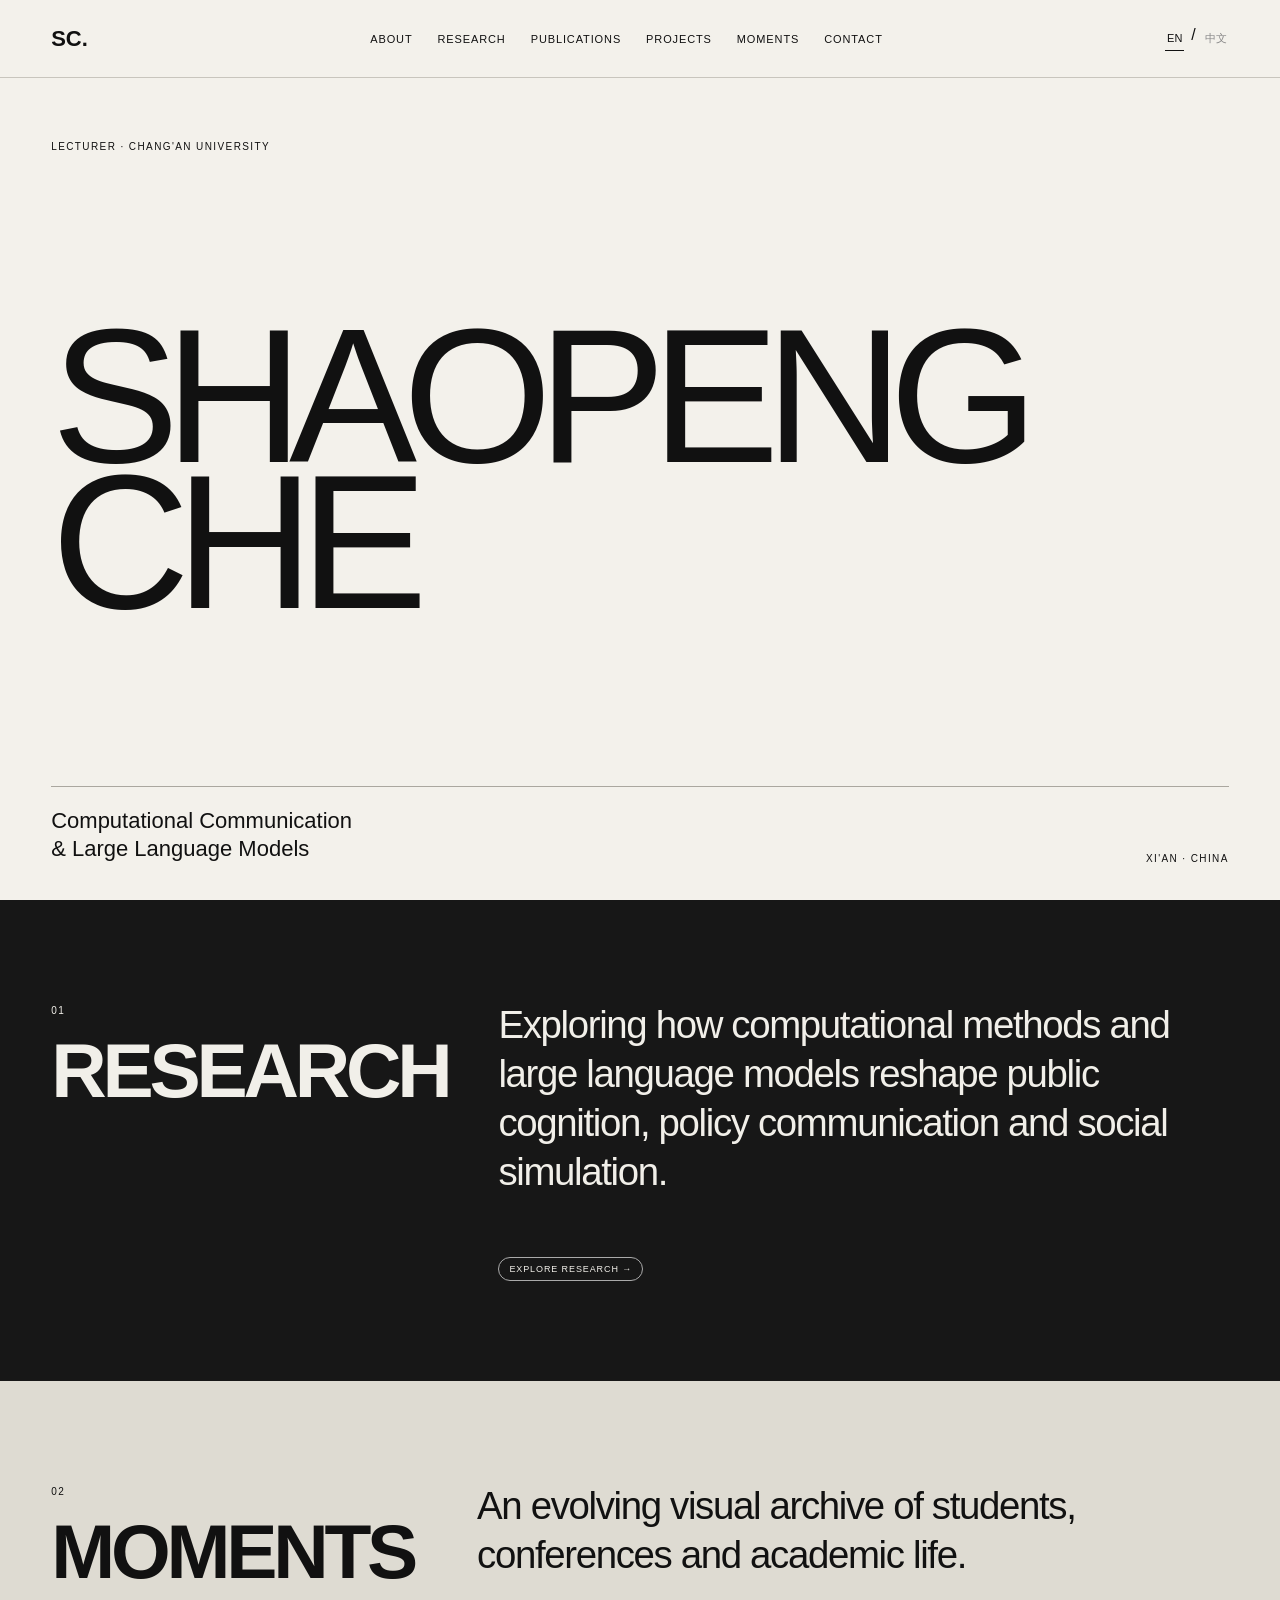
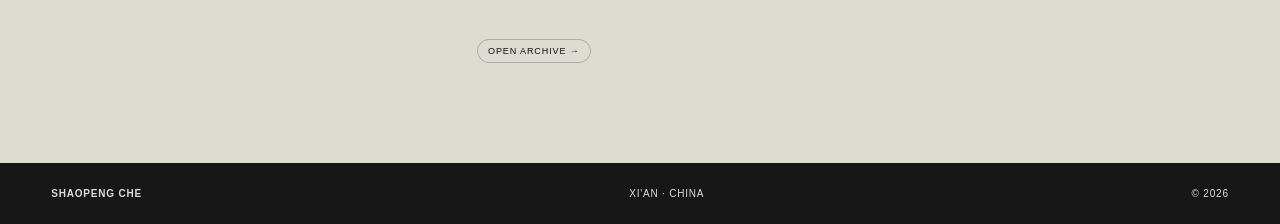
==== index.html @ 22d2e57b "Add files via upload" ====
<!doctype html><html lang="en"><head><meta charset="utf-8"><meta name="viewport" content="width=device-width,initial-scale=1"><title>Home — Shaopeng Che</title><meta name="description" content="Academic website of Shaopeng Che — computational communication, large language models, public opinion and policy communication."><meta name="author" content="Shaopeng Che"><link rel="canonical" href="https://cheshaopeng.github.io/"><meta property="og:url" content="https://cheshaopeng.github.io/"><meta name="theme-color" content="#f3f1eb"><meta property="og:type" content="website"><meta property="og:title" content="Home — Shaopeng Che"><meta property="og:description" content="Academic website of Shaopeng Che — computational communication and large language models."><link rel="icon" href="assets/favicon.svg" type="image/svg+xml"><link rel="stylesheet" href="assets/css/style.css"></head><body><header><a class="brand" href="index.html">SC.</a><button class="menu-toggle" aria-label="Open navigation" aria-expanded="false">MENU</button><nav class="nav"><a href="about.html" data-en="About" data-zh="关于">About</a><a href="research.html" data-en="Research" data-zh="研究">Research</a><a href="publications.html" data-en="Publications" data-zh="论文">Publications</a><a href="projects.html" data-en="Projects" data-zh="项目">Projects</a><a href="moments.html" data-en="Moments" data-zh="影像">Moments</a><a href="contact.html" data-en="Contact" data-zh="联系">Contact</a></nav><div class="lang"><button data-lang="en">EN</button><span>/</span><button data-lang="zh">中文</button></div></header><main><section class="hero"><div class="eyebrow" data-en="LECTURER · CHANG'AN UNIVERSITY" data-zh="讲师 · 长安大学">LECTURER · CHANG'AN UNIVERSITY</div><h1>SHAOPENG<br>CHE</h1><div class="hero-foot"><p data-en="Computational Communication<br>& Large Language Models" data-zh="计算传播<br>与大语言模型">Computational Communication<br>& Large Language Models</p><span class="num">XI'AN · CHINA</span></div></section><section class="section dark"><div class="split"><div><span class="num">01</span><h2 data-en="RESEARCH" data-zh="研究">RESEARCH</h2></div><div><p class="lead" data-en="Exploring how computational methods and large language models reshape public cognition, policy communication and social simulation." data-zh="关注计算方法与大语言模型如何重塑公众认知、政策传播与社会模拟。">Exploring how computational methods and large language models reshape public cognition, policy communication and social simulation.</p><a href="research.html" class="status" data-en="EXPLORE RESEARCH →" data-zh="查看研究 →">EXPLORE RESEARCH →</a></div></div></section><section class="section moments-bg"><div class="split"><div><span class="num">02</span><h2>MOMENTS</h2></div><div><p class="lead" data-en="An evolving visual archive of students, conferences and academic life." data-zh="持续更新的学生、学术会议与学术生活影像档案。">An evolving visual archive of students, conferences and academic life.</p><a href="moments.html" class="status" data-en="OPEN ARCHIVE →" data-zh="进入影像档案 →">OPEN ARCHIVE →</a></div></div></section></main><footer><b>SHAOPENG CHE</b><span>XI'AN · CHINA</span><span>© 2026</span></footer><script src="assets/js/app.js"></script></body></html>
---- assets/css/style.css ----
*{box-sizing:border-box}html{scroll-behavior:smooth}body{margin:0;background:#f3f1eb;color:#111;font-family:Arial,"Noto Sans SC","Microsoft YaHei",sans-serif}a{color:inherit;text-decoration:none}header{height:78px;padding:0 4vw;display:flex;align-items:center;justify-content:space-between;border-bottom:1px solid #c8c5bd;position:sticky;top:0;background:rgba(243,241,235,.94);backdrop-filter:blur(14px);z-index:20}.brand{font-weight:700;font-size:22px}.menu-toggle{display:none;border:0;background:transparent;font-size:10px;letter-spacing:.1em;padding:8px;cursor:pointer}.nav{display:flex;gap:25px;text-transform:uppercase;font-size:11px;letter-spacing:.08em}.nav a.active{border-bottom:1px solid}.lang{display:flex;gap:7px}.lang button{border:0;background:none;padding:5px 2px;font-size:11px;color:#888;cursor:pointer}.lang button.active{color:#111;border-bottom:1px solid}.hero{min-height:calc(100vh - 78px);padding:7vh 4vw 4vh;display:flex;flex-direction:column;justify-content:space-between}.eyebrow,.num{font-size:10px;letter-spacing:.14em}.hero h1{font-size:clamp(84px,15vw,230px);line-height:.76;letter-spacing:-.075em;margin:4vh 0;font-weight:500}.hero-foot{display:flex;justify-content:space-between;align-items:end;border-top:1px solid #aaa79f;padding-top:20px}.hero-foot p{font-size:22px;line-height:1.3;margin:0}.page-hero{padding:13vh 4vw 7vh;border-bottom:1px solid #c8c5bd}.page-hero h1{font-size:clamp(62px,10vw,150px);line-height:.82;letter-spacing:-.065em;margin:12px 0 25px;font-weight:500}.page-hero p{max-width:760px;font-size:20px;line-height:1.55;color:#555}.section{padding:100px 4vw}.split{display:grid;grid-template-columns:1fr 2fr;gap:50px}.section h2{font-size:clamp(40px,6vw,84px);letter-spacing:-.055em;margin:8px 0}.lead{font-size:clamp(24px,3vw,42px);line-height:1.28;letter-spacing:-.035em;margin:0 0 60px}.timeline div{display:grid;grid-template-columns:160px 1fr;border-top:1px solid #c8c5bd;padding:18px 0;font-size:14px}.dark{background:#171717;color:#f1efe9}.research-grid{display:grid;grid-template-columns:repeat(3,1fr);border-top:1px solid #555}.research-grid article{padding:28px 30px 70px 0;border-right:1px solid #555;min-height:320px}.research-grid article+article{padding-left:30px}.research-grid article:last-child{border-right:0}.research-grid h3{font-size:30px;line-height:1.1;letter-spacing:-.04em;margin:70px 0 18px}.research-grid p{color:#aaa;line-height:1.6}.list{border-top:1px solid #aaa79f}.row{display:grid;grid-template-columns:100px 1fr 260px;gap:30px;align-items:start;padding:27px 0;border-bottom:1px solid #c8c5bd}.row .year,.row .meta{font-size:11px;color:#68655f}.row h3{font-size:19px;font-weight:500;line-height:1.4;margin:0}.row:hover h3{text-decoration:underline;text-underline-offset:4px}.project{grid-template-columns:100px 1fr}.project small{font-size:9px;letter-spacing:.13em;color:#777}.project h3{font-size:clamp(20px,2.4vw,33px);letter-spacing:-.03em;margin:7px 0}.moments-bg{background:#dedbd2}.filters{display:flex;gap:8px;flex-wrap:wrap;margin:30px 0}.filters button{background:transparent;border:1px solid #aaa79f;border-radius:20px;padding:8px 14px;font-size:10px;cursor:pointer}.filters .active{background:#111;color:#fff;border-color:#111}.gallery{display:grid;grid-template-columns:repeat(12,1fr);gap:18px}.gallery figure{margin:0;grid-column:span 6}.gallery figure:nth-child(3n+1){grid-column:span 7}.gallery figure:nth-child(3n+2){grid-column:span 5}.photo{aspect-ratio:4/3;background:#c9c5bb;overflow:hidden;display:flex;align-items:center;justify-content:center}.gallery figure:nth-child(3n+1) .photo{aspect-ratio:5/4}.photo img{width:100%;height:100%;object-fit:cover}.placeholder{font-size:10px;letter-spacing:.14em;text-align:center;line-height:1.7}.caption{display:flex;justify-content:space-between;gap:20px;padding:12px 0 24px;font-size:12px}.caption span{font-size:10px;color:#716e67}.empty{padding:70px 0;border-top:1px solid #aaa79f;color:#666}.contact{background:#b8c0ad}.contact-grid{display:grid;grid-template-columns:1.4fr 1fr;gap:50px}.contact h2{font-size:clamp(60px,9vw,135px);line-height:.85}.contact a{display:inline-block;margin-top:18px;border-bottom:1px solid;padding-bottom:4px;font-size:12px}footer{padding:25px 4vw;display:flex;justify-content:space-between;font-size:10px;letter-spacing:.08em;background:#171717;color:#ddd}.admin-pill{position:fixed;right:18px;bottom:18px;background:#111;color:#fff;border-radius:40px;padding:11px 15px;font-size:10px;letter-spacing:.08em;z-index:30}.note{max-width:720px;color:#666;line-height:1.6}.status{display:inline-block;padding:6px 10px;border:1px solid #aaa;border-radius:20px;font-size:9px;letter-spacing:.1em}@media(max-width:760px){header{padding:0 20px}.menu-toggle{display:block}.nav{display:none;position:fixed;left:0;right:0;top:78px;background:#f3f1eb;border-bottom:1px solid #c8c5bd;padding:26px 20px;flex-direction:column;gap:18px;font-size:16px}.menu-open .nav{display:flex}.lang{margin-left:auto;margin-right:8px}.hero h1{font-size:24vw}.split,.contact-grid{grid-template-columns:1fr}.research-grid{grid-template-columns:1fr}.research-grid article{border-right:0;border-bottom:1px solid #555;padding-left:0!important}.row{grid-template-columns:55px 1fr}.row .meta{grid-column:2}.gallery figure,.gallery figure:nth-child(n){grid-column:span 12}.timeline div{grid-template-columns:110px 1fr}.hero-foot p{font-size:17px}footer{gap:15px;flex-wrap:wrap}}
:focus-visible{outline:2px solid currentColor;outline-offset:4px}@media(prefers-reduced-motion:reduce){html{scroll-behavior:auto}*{transition:none!important}}
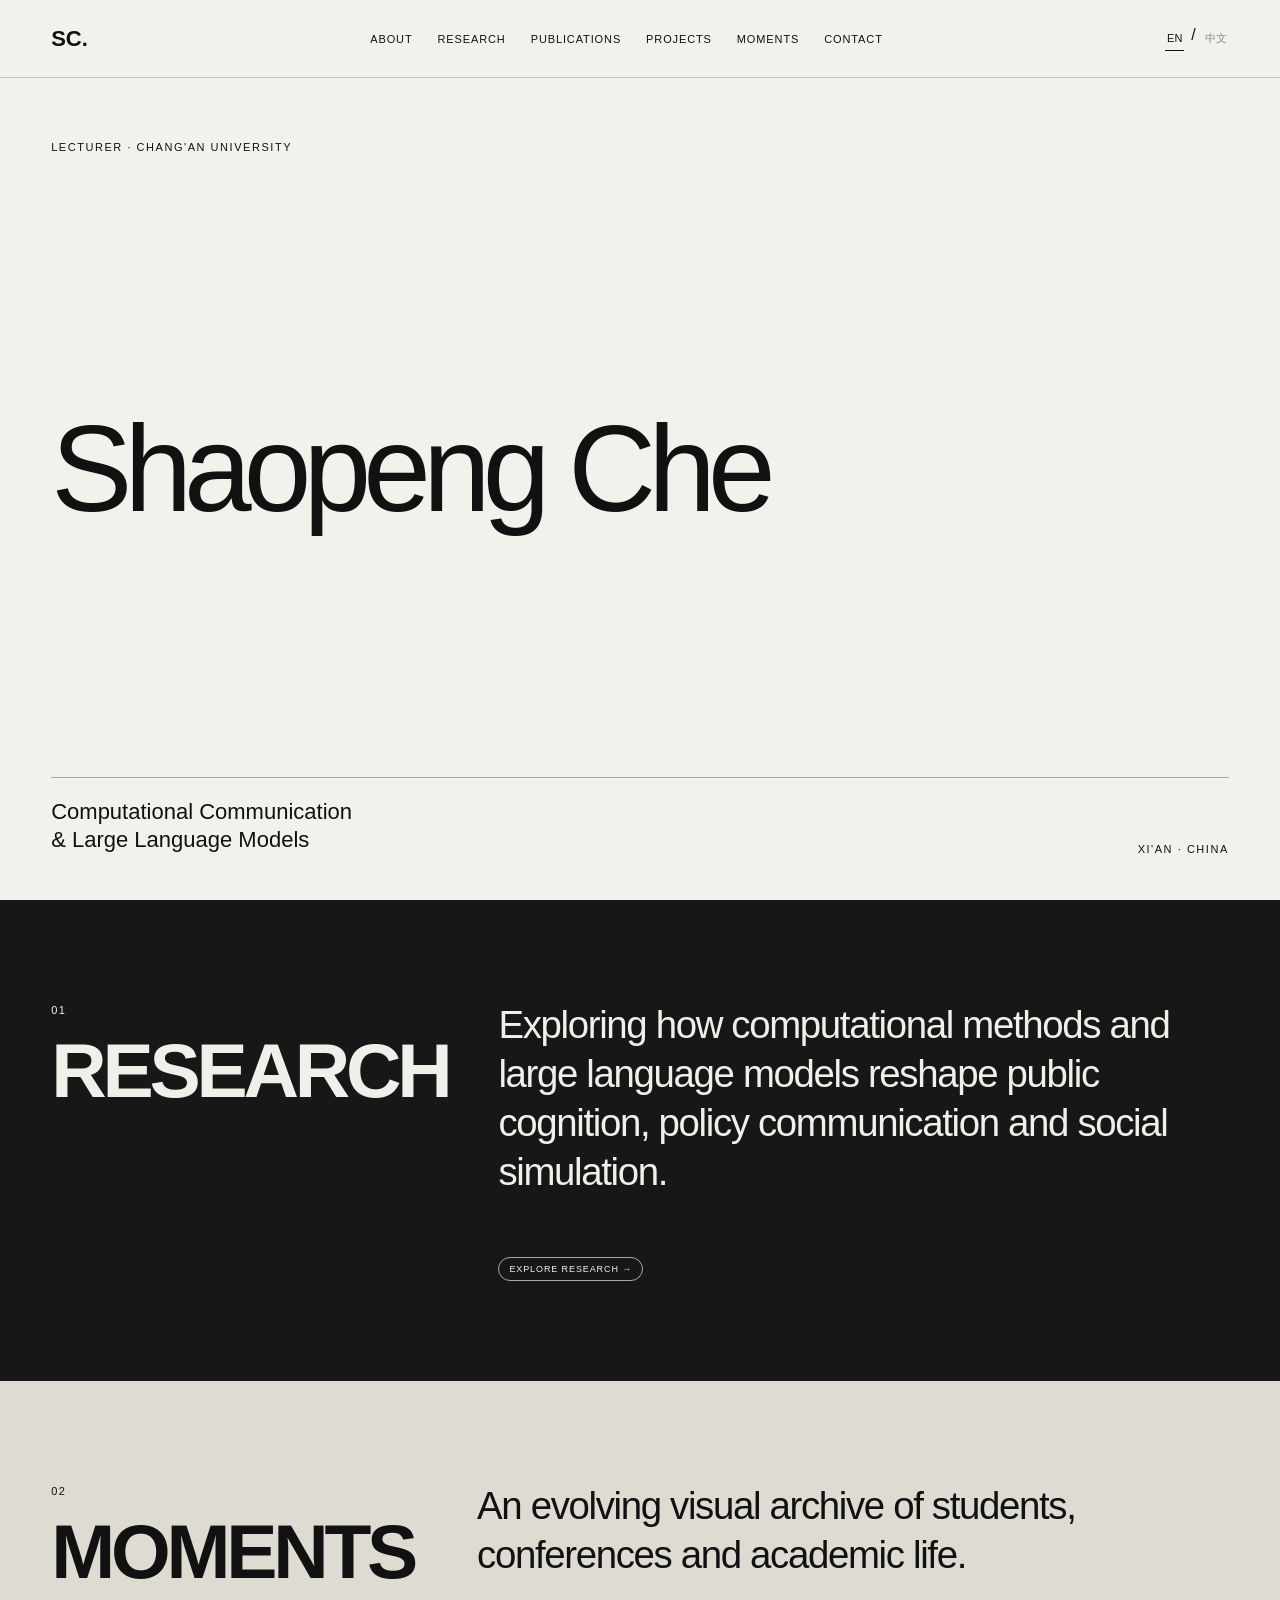
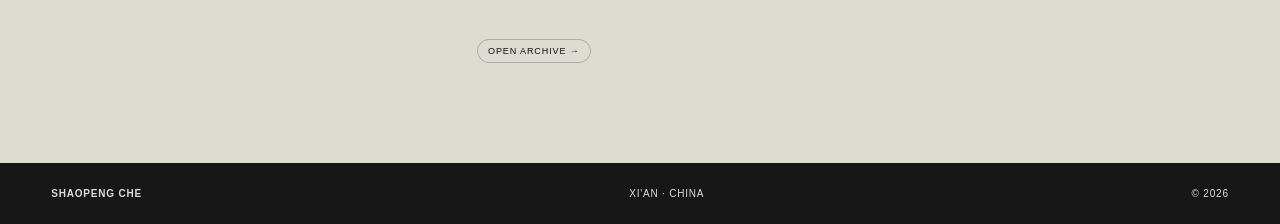
==== commit 2381138b: "Update index.html" ====
--- a/index.html
+++ b/index.html
@@ -1 +1 @@
-<!doctype html><html lang="en"><head><meta charset="utf-8"><meta name="viewport" content="width=device-width,initial-scale=1"><title>Home — Shaopeng Che</title><meta name="description" content="Academic website of Shaopeng Che — computational communication, large language models, public opinion and policy communication."><meta name="author" content="Shaopeng Che"><link rel="canonical" href="https://cheshaopeng.github.io/"><meta property="og:url" content="https://cheshaopeng.github.io/"><meta name="theme-color" content="#f3f1eb"><meta property="og:type" content="website"><meta property="og:title" content="Home — Shaopeng Che"><meta property="og:description" content="Academic website of Shaopeng Che — computational communication and large language models."><link rel="icon" href="assets/favicon.svg" type="image/svg+xml"><link rel="stylesheet" href="assets/css/style.css"></head><body><header><a class="brand" href="index.html">SC.</a><button class="menu-toggle" aria-label="Open navigation" aria-expanded="false">MENU</button><nav class="nav"><a href="about.html" data-en="About" data-zh="关于">About</a><a href="research.html" data-en="Research" data-zh="研究">Research</a><a href="publications.html" data-en="Publications" data-zh="论文">Publications</a><a href="projects.html" data-en="Projects" data-zh="项目">Projects</a><a href="moments.html" data-en="Moments" data-zh="影像">Moments</a><a href="contact.html" data-en="Contact" data-zh="联系">Contact</a></nav><div class="lang"><button data-lang="en">EN</button><span>/</span><button data-lang="zh">中文</button></div></header><main><section class="hero"><div class="eyebrow" data-en="LECTURER · CHANG'AN UNIVERSITY" data-zh="讲师 · 长安大学">LECTURER · CHANG'AN UNIVERSITY</div><h1>SHAOPENG<br>CHE</h1><div class="hero-foot"><p data-en="Computational Communication<br>& Large Language Models" data-zh="计算传播<br>与大语言模型">Computational Communication<br>& Large Language Models</p><span class="num">XI'AN · CHINA</span></div></section><section class="section dark"><div class="split"><div><span class="num">01</span><h2 data-en="RESEARCH" data-zh="研究">RESEARCH</h2></div><div><p class="lead" data-en="Exploring how computational methods and large language models reshape public cognition, policy communication and social simulation." data-zh="关注计算方法与大语言模型如何重塑公众认知、政策传播与社会模拟。">Exploring how computational methods and large language models reshape public cognition, policy communication and social simulation.</p><a href="research.html" class="status" data-en="EXPLORE RESEARCH →" data-zh="查看研究 →">EXPLORE RESEARCH →</a></div></div></section><section class="section moments-bg"><div class="split"><div><span class="num">02</span><h2>MOMENTS</h2></div><div><p class="lead" data-en="An evolving visual archive of students, conferences and academic life." data-zh="持续更新的学生、学术会议与学术生活影像档案。">An evolving visual archive of students, conferences and academic life.</p><a href="moments.html" class="status" data-en="OPEN ARCHIVE →" data-zh="进入影像档案 →">OPEN ARCHIVE →</a></div></div></section></main><footer><b>SHAOPENG CHE</b><span>XI'AN · CHINA</span><span>© 2026</span></footer><script src="assets/js/app.js"></script></body></html>+<!doctype html><html lang="en"><head><meta charset="utf-8"><meta name="viewport" content="width=device-width,initial-scale=1"><title>Home — Shaopeng Che</title><meta name="description" content="Academic website of Shaopeng Che — computational communication, large language models, public opinion and policy communication."><meta name="author" content="Shaopeng Che"><link rel="canonical" href="https://cheshaopeng.github.io/"><meta property="og:url" content="https://cheshaopeng.github.io/"><meta name="theme-color" content="#f3f1eb"><meta property="og:type" content="website"><meta property="og:title" content="Home — Shaopeng Che"><meta property="og:description" content="Academic website of Shaopeng Che — computational communication and large language models."><link rel="icon" href="assets/favicon.svg" type="image/svg+xml"><link rel="stylesheet" href="assets/css/style.css"></head><body><header><a class="brand" href="index.html">SC.</a><button class="menu-toggle" aria-label="Open navigation" aria-expanded="false">MENU</button><nav class="nav"><a href="about.html" data-en="About" data-zh="关于">About</a><a href="research.html" data-en="Research" data-zh="研究">Research</a><a href="publications.html" data-en="Publications" data-zh="论文">Publications</a><a href="projects.html" data-en="Projects" data-zh="项目">Projects</a><a href="moments.html" data-en="Moments" data-zh="影像">Moments</a><a href="contact.html" data-en="Contact" data-zh="联系">Contact</a></nav><div class="lang"><button data-lang="en">EN</button><span>/</span><button data-lang="zh">中文</button></div></header><main><section class="hero"><div class="eyebrow" data-en="LECTURER · CHANG'AN UNIVERSITY" data-zh="讲师 · 长安大学">LECTURER · CHANG'AN UNIVERSITY</div><h1>Shaopeng Che</h1><div class="hero-foot"><p data-en="Computational Communication<br>& Large Language Models" data-zh="计算传播<br>与大语言模型">Computational Communication<br>& Large Language Models</p><span class="num">XI'AN · CHINA</span></div></section><section class="section dark"><div class="split"><div><span class="num">01</span><h2 data-en="RESEARCH" data-zh="研究">RESEARCH</h2></div><div><p class="lead" data-en="Exploring how computational methods and large language models reshape public cognition, policy communication and social simulation." data-zh="关注计算方法与大语言模型如何重塑公众认知、政策传播与社会模拟。">Exploring how computational methods and large language models reshape public cognition, policy communication and social simulation.</p><a href="research.html" class="status" data-en="EXPLORE RESEARCH →" data-zh="查看研究 →">EXPLORE RESEARCH →</a></div></div></section><section class="section moments-bg"><div class="split"><div><span class="num">02</span><h2>MOMENTS</h2></div><div><p class="lead" data-en="An evolving visual archive of students, conferences and academic life." data-zh="持续更新的学生、学术会议与学术生活影像档案。">An evolving visual archive of students, conferences and academic life.</p><a href="moments.html" class="status" data-en="OPEN ARCHIVE →" data-zh="进入影像档案 →">OPEN ARCHIVE →</a></div></div></section></main><footer><b>SHAOPENG CHE</b><span>XI'AN · CHINA</span><span>© 2026</span></footer><script src="assets/js/app.js"></script></body></html>
--- a/assets/css/style.css
+++ b/assets/css/style.css
@@ -1,2 +1 @@
-*{box-sizing:border-box}html{scroll-behavior:smooth}body{margin:0;background:#f3f1eb;color:#111;font-family:Arial,"Noto Sans SC","Microsoft YaHei",sans-serif}a{color:inherit;text-decoration:none}header{height:78px;padding:0 4vw;display:flex;align-items:center;justify-content:space-between;border-bottom:1px solid #c8c5bd;position:sticky;top:0;background:rgba(243,241,235,.94);backdrop-filter:blur(14px);z-index:20}.brand{font-weight:700;font-size:22px}.menu-toggle{display:none;border:0;background:transparent;font-size:10px;letter-spacing:.1em;padding:8px;cursor:pointer}.nav{display:flex;gap:25px;text-transform:uppercase;font-size:11px;letter-spacing:.08em}.nav a.active{border-bottom:1px solid}.lang{display:flex;gap:7px}.lang button{border:0;background:none;padding:5px 2px;font-size:11px;color:#888;cursor:pointer}.lang button.active{color:#111;border-bottom:1px solid}.hero{min-height:calc(100vh - 78px);padding:7vh 4vw 4vh;display:flex;flex-direction:column;justify-content:space-between}.eyebrow,.num{font-size:10px;letter-spacing:.14em}.hero h1{font-size:clamp(84px,15vw,230px);line-height:.76;letter-spacing:-.075em;margin:4vh 0;font-weight:500}.hero-foot{display:flex;justify-content:space-between;align-items:end;border-top:1px solid #aaa79f;padding-top:20px}.hero-foot p{font-size:22px;line-height:1.3;margin:0}.page-hero{padding:13vh 4vw 7vh;border-bottom:1px solid #c8c5bd}.page-hero h1{font-size:clamp(62px,10vw,150px);line-height:.82;letter-spacing:-.065em;margin:12px 0 25px;font-weight:500}.page-hero p{max-width:760px;font-size:20px;line-height:1.55;color:#555}.section{padding:100px 4vw}.split{display:grid;grid-template-columns:1fr 2fr;gap:50px}.section h2{font-size:clamp(40px,6vw,84px);letter-spacing:-.055em;margin:8px 0}.lead{font-size:clamp(24px,3vw,42px);line-height:1.28;letter-spacing:-.035em;margin:0 0 60px}.timeline div{display:grid;grid-template-columns:160px 1fr;border-top:1px solid #c8c5bd;padding:18px 0;font-size:14px}.dark{background:#171717;color:#f1efe9}.research-grid{display:grid;grid-template-columns:repeat(3,1fr);border-top:1px solid #555}.research-grid article{padding:28px 30px 70px 0;border-right:1px solid #555;min-height:320px}.research-grid article+article{padding-left:30px}.research-grid article:last-child{border-right:0}.research-grid h3{font-size:30px;line-height:1.1;letter-spacing:-.04em;margin:70px 0 18px}.research-grid p{color:#aaa;line-height:1.6}.list{border-top:1px solid #aaa79f}.row{display:grid;grid-template-columns:100px 1fr 260px;gap:30px;align-items:start;padding:27px 0;border-bottom:1px solid #c8c5bd}.row .year,.row .meta{font-size:11px;color:#68655f}.row h3{font-size:19px;font-weight:500;line-height:1.4;margin:0}.row:hover h3{text-decoration:underline;text-underline-offset:4px}.project{grid-template-columns:100px 1fr}.project small{font-size:9px;letter-spacing:.13em;color:#777}.project h3{font-size:clamp(20px,2.4vw,33px);letter-spacing:-.03em;margin:7px 0}.moments-bg{background:#dedbd2}.filters{display:flex;gap:8px;flex-wrap:wrap;margin:30px 0}.filters button{background:transparent;border:1px solid #aaa79f;border-radius:20px;padding:8px 14px;font-size:10px;cursor:pointer}.filters .active{background:#111;color:#fff;border-color:#111}.gallery{display:grid;grid-template-columns:repeat(12,1fr);gap:18px}.gallery figure{margin:0;grid-column:span 6}.gallery figure:nth-child(3n+1){grid-column:span 7}.gallery figure:nth-child(3n+2){grid-column:span 5}.photo{aspect-ratio:4/3;background:#c9c5bb;overflow:hidden;display:flex;align-items:center;justify-content:center}.gallery figure:nth-child(3n+1) .photo{aspect-ratio:5/4}.photo img{width:100%;height:100%;object-fit:cover}.placeholder{font-size:10px;letter-spacing:.14em;text-align:center;line-height:1.7}.caption{display:flex;justify-content:space-between;gap:20px;padding:12px 0 24px;font-size:12px}.caption span{font-size:10px;color:#716e67}.empty{padding:70px 0;border-top:1px solid #aaa79f;color:#666}.contact{background:#b8c0ad}.contact-grid{display:grid;grid-template-columns:1.4fr 1fr;gap:50px}.contact h2{font-size:clamp(60px,9vw,135px);line-height:.85}.contact a{display:inline-block;margin-top:18px;border-bottom:1px solid;padding-bottom:4px;font-size:12px}footer{padding:25px 4vw;display:flex;justify-content:space-between;font-size:10px;letter-spacing:.08em;background:#171717;color:#ddd}.admin-pill{position:fixed;right:18px;bottom:18px;background:#111;color:#fff;border-radius:40px;padding:11px 15px;font-size:10px;letter-spacing:.08em;z-index:30}.note{max-width:720px;color:#666;line-height:1.6}.status{display:inline-block;padding:6px 10px;border:1px solid #aaa;border-radius:20px;font-size:9px;letter-spacing:.1em}@media(max-width:760px){header{padding:0 20px}.menu-toggle{display:block}.nav{display:none;position:fixed;left:0;right:0;top:78px;background:#f3f1eb;border-bottom:1px solid #c8c5bd;padding:26px 20px;flex-direction:column;gap:18px;font-size:16px}.menu-open .nav{display:flex}.lang{margin-left:auto;margin-right:8px}.hero h1{font-size:24vw}.split,.contact-grid{grid-template-columns:1fr}.research-grid{grid-template-columns:1fr}.research-grid article{border-right:0;border-bottom:1px solid #555;padding-left:0!important}.row{grid-template-columns:55px 1fr}.row .meta{grid-column:2}.gallery figure,.gallery figure:nth-child(n){grid-column:span 12}.timeline div{grid-template-columns:110px 1fr}.hero-foot p{font-size:17px}footer{gap:15px;flex-wrap:wrap}}
-:focus-visible{outline:2px solid currentColor;outline-offset:4px}@media(prefers-reduced-motion:reduce){html{scroll-behavior:auto}*{transition:none!important}}
+*{box-sizing:border-box}html{scroll-behavior:smooth}body{margin:0;background:#f3f1eb;color:#111;font-family:Arial,"Noto Sans SC","Microsoft YaHei",sans-serif}a{color:inherit;text-decoration:none}header{height:78px;padding:0 4vw;display:flex;align-items:center;justify-content:space-between;border-bottom:1px solid #c8c5bd;position:sticky;top:0;background:rgba(243,241,235,.94);backdrop-filter:blur(14px);z-index:20}.brand{font-weight:700;font-size:22px}.menu-toggle{display:none;border:0;background:transparent;font-size:10px;letter-spacing:.1em;padding:8px;cursor:pointer}.nav{display:flex;gap:25px;text-transform:uppercase;font-size:11px;letter-spacing:.08em}.nav a.active{border-bottom:1px solid}.lang{display:flex;gap:7px}.lang button{border:0;background:none;padding:5px 2px;font-size:11px;color:#888;cursor:pointer}.lang button.active{color:#111;border-bottom:1px solid}.hero{min-height:calc(100vh - 78px);padding:7vh 4vw 5vh;display:flex;flex-direction:column;justify-content:space-between}.eyebrow,.num{font-size:11px;letter-spacing:.14em}.hero h1{font-size:clamp(52px,9.5vw,150px);line-height:.82;letter-spacing:-.065em;margin:5vh 0 4vh;font-weight:500;max-width:1100px}.hero-foot{display:flex;justify-content:space-between;align-items:end;border-top:1px solid #aaa79f;padding-top:20px}.hero-foot p{font-size:22px;line-height:1.3;margin:0}.hero-foot .eyebrow{font-size:11px}.page-hero{padding:13vh 4vw 7vh;border-bottom:1px solid #c8c5bd}.page-hero h1{font-size:clamp(62px,10vw,150px);line-height:.82;letter-spacing:-.065em;margin:12px 0 25px;font-weight:500}.page-hero p{max-width:760px;font-size:20px;line-height:1.55;color:#555}.section{padding:100px 4vw}.split{display:grid;grid-template-columns:1fr 2fr;gap:50px}.section h2{font-size:clamp(40px,6vw,84px);letter-spacing:-.055em;margin:8px 0}.lead{font-size:clamp(24px,3vw,42px);line-height:1.28;letter-spacing:-.035em;margin:0 0 60px}.timeline div{display:grid;grid-template-columns:160px 1fr;border-top:1px solid #c8c5bd;padding:18px 0;font-size:14px}.dark{background:#171717;color:#f1efe9}.research-grid{display:grid;grid-template-columns:repeat(3,1fr);border-top:1px solid #555}.research-grid article{padding:28px 30px 70px 0;border-right:1px solid #555;min-height:320px}.research-grid article+article{padding-left:30px}.research-grid article:last-child{border-right:0}.research-grid h3{font-size:30px;line-height:1.1;letter-spacing:-.04em;margin:70px 0 18px}.research-grid p{color:#aaa;line-height:1.6}.list{border-top:1px solid #aaa79f}.row{display:grid;grid-template-columns:100px 1fr 260px;gap:30px;align-items:start;padding:27px 0;border-bottom:1px solid #c8c5bd}.row .year,.row .meta{font-size:11px;color:#68655f}.row h3{font-size:19px;font-weight:500;line-height:1.4;margin:0}.row:hover h3{text-decoration:underline;text-underline-offset:4px}.project{grid-template-columns:100px 1fr}.project small{font-size:9px;letter-spacing:.13em;color:#777}.project h3{font-size:clamp(20px,2.4vw,33px);letter-spacing:-.03em;margin:7px 0}.moments-bg{background:#dedbd2}.filters{display:flex;gap:8px;flex-wrap:wrap;margin:30px 0}.filters button{background:transparent;border:1px solid #aaa79f;border-radius:20px;padding:8px 14px;font-size:10px;cursor:pointer}.filters .active{background:#111;color:#fff;border-color:#111}.gallery{display:grid;grid-template-columns:repeat(12,1fr);gap:18px}.gallery figure{margin:0;grid-column:span 6}.gallery figure:nth-child(3n+1){grid-column:span 7}.gallery figure:nth-child(3n+2){grid-column:span 5}.photo{aspect-ratio:4/3;background:#c9c5bb;overflow:hidden;display:flex;align-items:center;justify-content:center}.gallery figure:nth-child(3n+1) .photo{aspect-ratio:5/4}.photo img{width:100%;height:100%;object-fit:cover}.placeholder{font-size:10px;letter-spacing:.14em;text-align:center;line-height:1.7}.caption{display:flex;justify-content:space-between;gap:20px;padding:12px 0 24px;font-size:12px}.caption span{font-size:10px;color:#716e67}.empty{padding:70px 0;border-top:1px solid #aaa79f;color:#666}.contact{background:#b8c0ad}.contact-grid{display:grid;grid-template-columns:1.4fr 1fr;gap:50px}.contact h2{font-size:clamp(60px,9vw,135px);line-height:.85}.contact a{display:inline-block;margin-top:18px;border-bottom:1px solid;padding-bottom:4px;font-size:12px}footer{padding:25px 4vw;display:flex;justify-content:space-between;font-size:10px;letter-spacing:.08em;background:#171717;color:#ddd}.admin-pill{position:fixed;right:18px;bottom:18px;background:#111;color:#fff;border-radius:40px;padding:11px 15px;font-size:10px;letter-spacing:.08em;z-index:30}.note{max-width:720px;color:#666;line-height:1.6}.status{display:inline-block;padding:6px 10px;border:1px solid #aaa;border-radius:20px;font-size:9px;letter-spacing:.1em}@media(max-width:760px){header{padding:0 20px}.menu-toggle{display:block}.nav{display:none;position:fixed;left:0;right:0;top:78px;background:#f3f1eb;border-bottom:1px solid #c8c5bd;padding:26px 20px;flex-direction:column;gap:18px;font-size:16px}.menu-open .nav{display:flex}.lang{margin-left:auto;margin-right:8px}.hero{padding:5vh 20px 4vh;min-height:calc(100svh - 78px)}.hero h1{font-size:clamp(62px,19vw,100px);line-height:.82;margin:4vh 0}.split,.contact-grid{grid-template-columns:1fr}.research-grid{grid-template-columns:1fr}.research-grid article{border-right:0;border-bottom:1px solid #555;padding-left:0!important}.row{grid-template-columns:55px 1fr}.row .meta{grid-column:2}.gallery figure,.gallery figure:nth-child(n){grid-column:span 12}.timeline div{grid-template-columns:110px 1fr}.hero-foot p{font-size:17px}footer{gap:15px;flex-wrap:wrap}}:focus-visible{outline:2px solid currentColor;outline-offset:4px}@media(prefers-reduced-motion:reduce){html{scroll-behavior:auto}*{transition:none!important}}
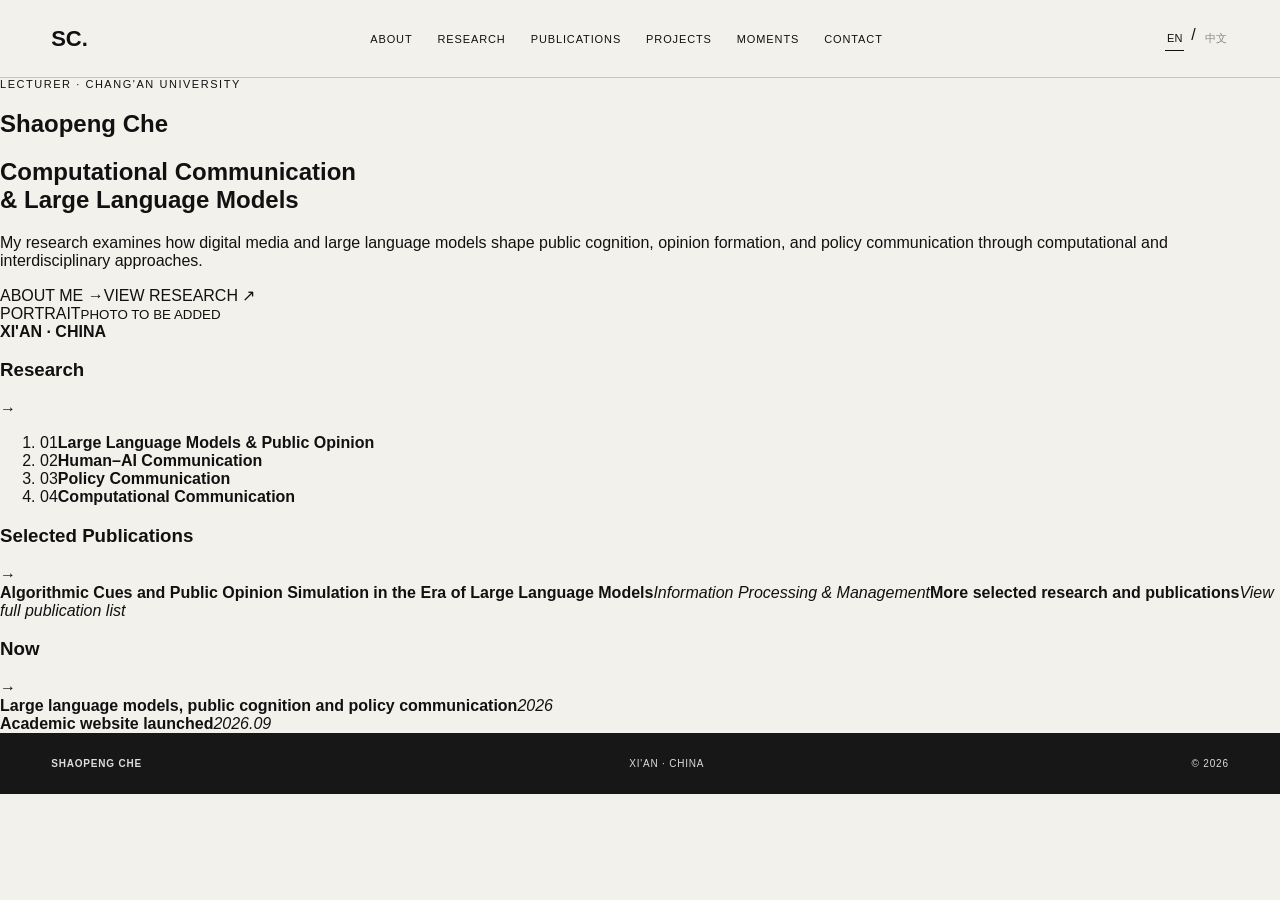
==== commit 416020f4: "Redesign homepage editorial layout" ====
--- a/index.html
+++ b/index.html
@@ -1 +1 @@
-<!doctype html><html lang="en"><head><meta charset="utf-8"><meta name="viewport" content="width=device-width,initial-scale=1"><title>Home — Shaopeng Che</title><meta name="description" content="Academic website of Shaopeng Che — computational communication, large language models, public opinion and policy communication."><meta name="author" content="Shaopeng Che"><link rel="canonical" href="https://cheshaopeng.github.io/"><meta property="og:url" content="https://cheshaopeng.github.io/"><meta name="theme-color" content="#f3f1eb"><meta property="og:type" content="website"><meta property="og:title" content="Home — Shaopeng Che"><meta property="og:description" content="Academic website of Shaopeng Che — computational communication and large language models."><link rel="icon" href="assets/favicon.svg" type="image/svg+xml"><link rel="stylesheet" href="assets/css/style.css"></head><body><header><a class="brand" href="index.html">SC.</a><button class="menu-toggle" aria-label="Open navigation" aria-expanded="false">MENU</button><nav class="nav"><a href="about.html" data-en="About" data-zh="关于">About</a><a href="research.html" data-en="Research" data-zh="研究">Research</a><a href="publications.html" data-en="Publications" data-zh="论文">Publications</a><a href="projects.html" data-en="Projects" data-zh="项目">Projects</a><a href="moments.html" data-en="Moments" data-zh="影像">Moments</a><a href="contact.html" data-en="Contact" data-zh="联系">Contact</a></nav><div class="lang"><button data-lang="en">EN</button><span>/</span><button data-lang="zh">中文</button></div></header><main><section class="hero"><div class="eyebrow" data-en="LECTURER · CHANG'AN UNIVERSITY" data-zh="讲师 · 长安大学">LECTURER · CHANG'AN UNIVERSITY</div><h1>Shaopeng Che</h1><div class="hero-foot"><p data-en="Computational Communication<br>& Large Language Models" data-zh="计算传播<br>与大语言模型">Computational Communication<br>& Large Language Models</p><span class="num">XI'AN · CHINA</span></div></section><section class="section dark"><div class="split"><div><span class="num">01</span><h2 data-en="RESEARCH" data-zh="研究">RESEARCH</h2></div><div><p class="lead" data-en="Exploring how computational methods and large language models reshape public cognition, policy communication and social simulation." data-zh="关注计算方法与大语言模型如何重塑公众认知、政策传播与社会模拟。">Exploring how computational methods and large language models reshape public cognition, policy communication and social simulation.</p><a href="research.html" class="status" data-en="EXPLORE RESEARCH →" data-zh="查看研究 →">EXPLORE RESEARCH →</a></div></div></section><section class="section moments-bg"><div class="split"><div><span class="num">02</span><h2>MOMENTS</h2></div><div><p class="lead" data-en="An evolving visual archive of students, conferences and academic life." data-zh="持续更新的学生、学术会议与学术生活影像档案。">An evolving visual archive of students, conferences and academic life.</p><a href="moments.html" class="status" data-en="OPEN ARCHIVE →" data-zh="进入影像档案 →">OPEN ARCHIVE →</a></div></div></section></main><footer><b>SHAOPENG CHE</b><span>XI'AN · CHINA</span><span>© 2026</span></footer><script src="assets/js/app.js"></script></body></html>
+<!doctype html><html lang="en"><head><meta charset="utf-8"><meta name="viewport" content="width=device-width,initial-scale=1"><title>Home — Shaopeng Che</title><meta name="description" content="Academic website of Shaopeng Che — computational communication, large language models, public opinion and policy communication."><meta name="author" content="Shaopeng Che"><link rel="canonical" href="https://cheshaopeng.github.io/"><meta property="og:url" content="https://cheshaopeng.github.io/"><meta name="theme-color" content="#f3f1eb"><meta property="og:type" content="website"><meta property="og:title" content="Home — Shaopeng Che"><meta property="og:description" content="Academic website of Shaopeng Che — computational communication and large language models."><link rel="icon" href="assets/favicon.svg" type="image/svg+xml"><link rel="stylesheet" href="assets/css/style.css"></head><body><header><a class="brand" href="index.html">SC.</a><button class="menu-toggle" aria-label="Open navigation" aria-expanded="false">MENU</button><nav class="nav"><a href="about.html" data-en="About" data-zh="关于">About</a><a href="research.html" data-en="Research" data-zh="研究">Research</a><a href="publications.html" data-en="Publications" data-zh="论文">Publications</a><a href="projects.html" data-en="Projects" data-zh="项目">Projects</a><a href="moments.html" data-en="Moments" data-zh="影像">Moments</a><a href="contact.html" data-en="Contact" data-zh="联系">Contact</a></nav><div class="lang"><button data-lang="en">EN</button><span>/</span><button data-lang="zh">中文</button></div></header><main class="home-new"><section class="home-hero"><div class="home-copy"><div class="eyebrow" data-en="LECTURER · CHANG'AN UNIVERSITY" data-zh="讲师 · 长安大学">LECTURER · CHANG'AN UNIVERSITY</div><h1>Shaopeng Che</h1><h2 data-en="Computational Communication<br>& Large Language Models" data-zh="计算传播<br>与大语言模型">Computational Communication<br>& Large Language Models</h2><p class="home-intro" data-en="My research examines how digital media and large language models shape public cognition, opinion formation, and policy communication through computational and interdisciplinary approaches." data-zh="我的研究关注数字媒体与大语言模型如何塑造公众认知、意见形成与政策传播，并采用计算与跨学科方法开展研究。">My research examines how digital media and large language models shape public cognition, opinion formation, and policy communication through computational and interdisciplinary approaches.</p><div class="home-actions"><a class="primary-action" href="about.html" data-en="ABOUT ME →" data-zh="关于我 →">ABOUT ME →</a><a class="text-action" href="research.html" data-en="VIEW RESEARCH ↗" data-zh="查看研究 ↗">VIEW RESEARCH ↗</a></div></div><div class="portrait-placeholder" aria-label="Portrait placeholder"><div><span>PORTRAIT</span><small data-en="PHOTO TO BE ADDED" data-zh="个人照片待上传">PHOTO TO BE ADDED</small></div><b>XI'AN · CHINA</b></div></section><section class="home-overview"><article><div class="overview-head"><h3 data-en="Research" data-zh="研究方向">Research</h3><a href="research.html">→</a></div><ol><li><span>01</span><b data-en="Large Language Models & Public Opinion" data-zh="大语言模型与公众舆论">Large Language Models & Public Opinion</b></li><li><span>02</span><b data-en="Human–AI Communication" data-zh="人机传播">Human–AI Communication</b></li><li><span>03</span><b data-en="Policy Communication" data-zh="政策传播">Policy Communication</b></li><li><span>04</span><b data-en="Computational Communication" data-zh="计算传播">Computational Communication</b></li></ol></article><article><div class="overview-head"><h3 data-en="Selected Publications" data-zh="代表论文">Selected Publications</h3><a href="publications.html">→</a></div><div class="mini-list"><a href="publications.html"><b>Algorithmic Cues and Public Opinion Simulation in the Era of Large Language Models</b><em>Information Processing & Management</em></a><a href="publications.html"><b data-en="More selected research and publications" data-zh="更多代表性研究与论文">More selected research and publications</b><em data-en="View full publication list" data-zh="查看完整论文列表">View full publication list</em></a></div></article><article><div class="overview-head"><h3 data-en="Now" data-zh="近期">Now</h3><a href="projects.html">→</a></div><div class="mini-list"><div><b data-en="Large language models, public cognition and policy communication" data-zh="大语言模型、公众认知与政策传播">Large language models, public cognition and policy communication</b><em>2026</em></div><div><b data-en="Academic website launched" data-zh="个人学术网站上线">Academic website launched</b><em>2026.09</em></div></div></article></section></main><footer><b>SHAOPENG CHE</b><span>XI'AN · CHINA</span><span>© 2026</span></footer><script src="assets/js/app.js"></script></body></html>
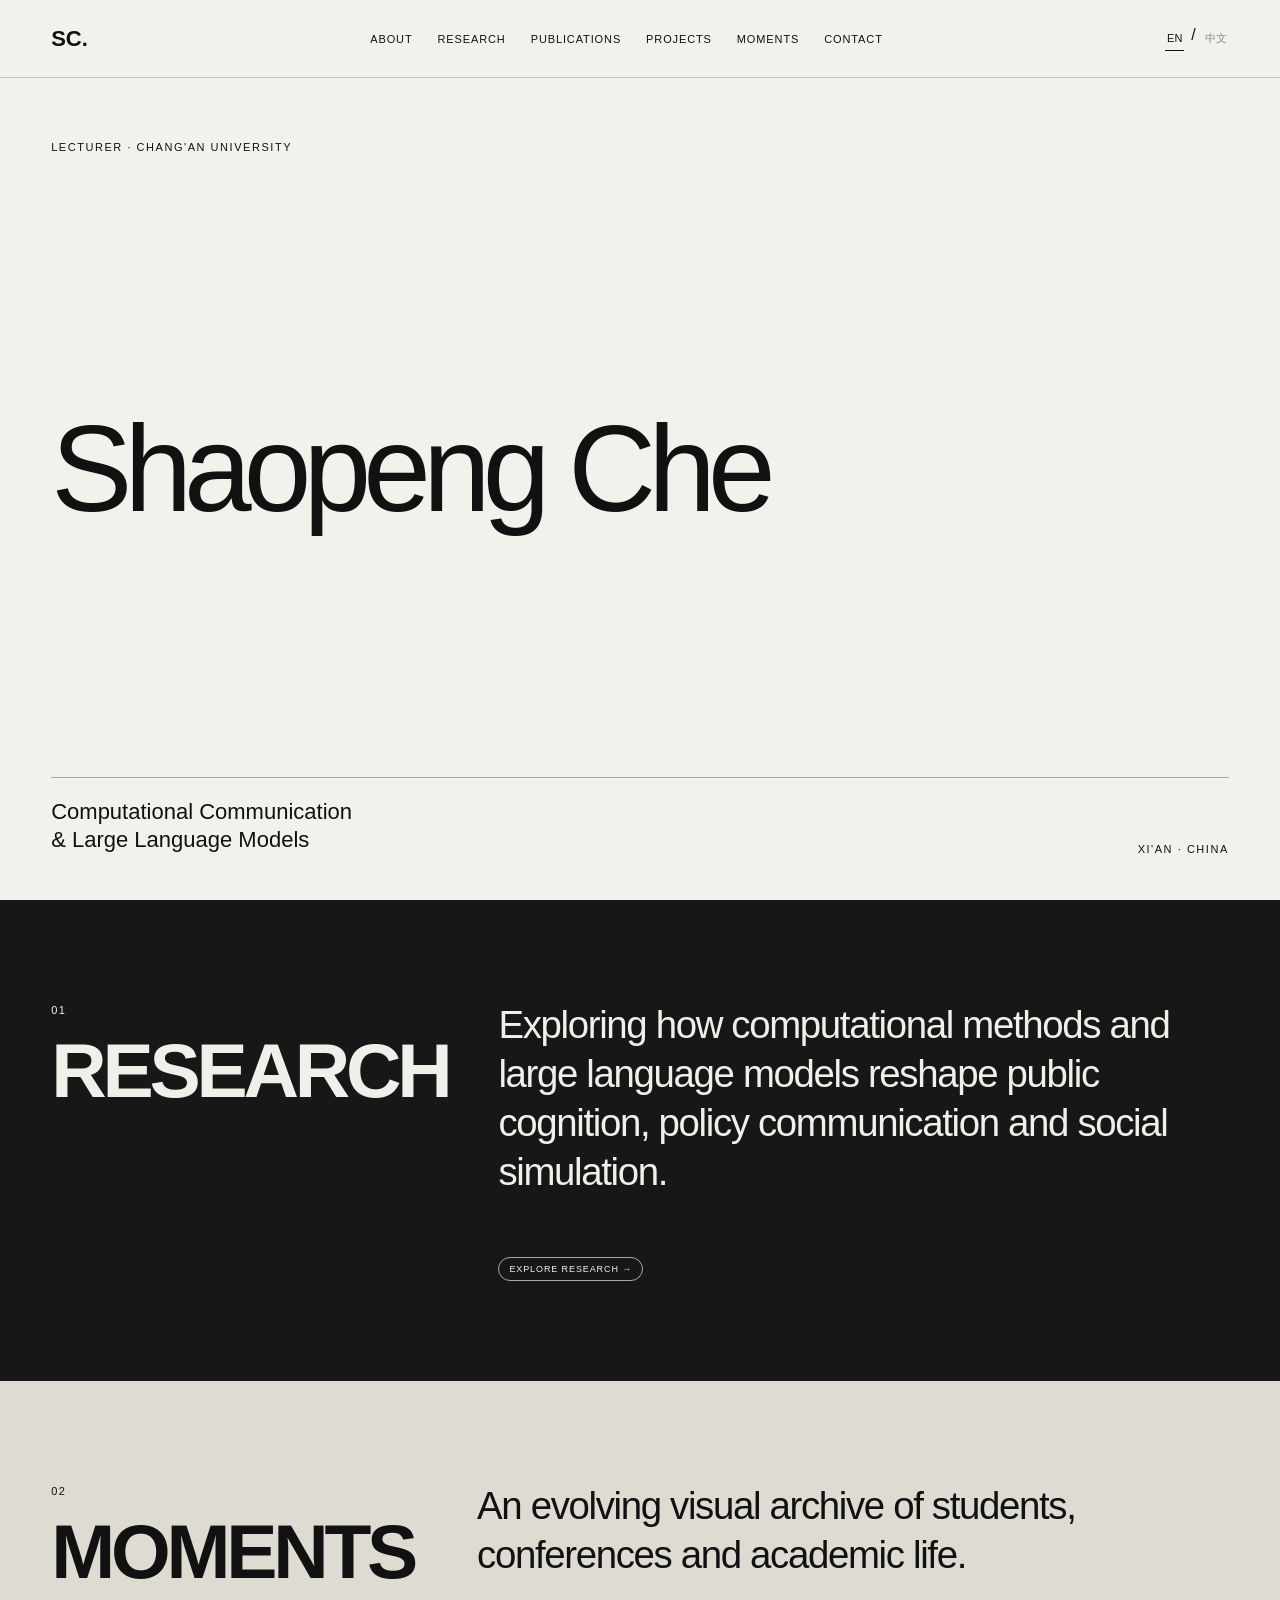
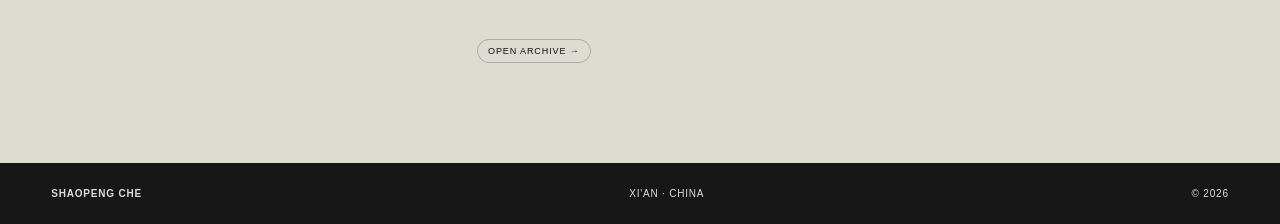
==== commit 3adf26a8: "Revert homepage redesign" ====
--- a/index.html
+++ b/index.html
@@ -1 +1 @@
-<!doctype html><html lang="en"><head><meta charset="utf-8"><meta name="viewport" content="width=device-width,initial-scale=1"><title>Home — Shaopeng Che</title><meta name="description" content="Academic website of Shaopeng Che — computational communication, large language models, public opinion and policy communication."><meta name="author" content="Shaopeng Che"><link rel="canonical" href="https://cheshaopeng.github.io/"><meta property="og:url" content="https://cheshaopeng.github.io/"><meta name="theme-color" content="#f3f1eb"><meta property="og:type" content="website"><meta property="og:title" content="Home — Shaopeng Che"><meta property="og:description" content="Academic website of Shaopeng Che — computational communication and large language models."><link rel="icon" href="assets/favicon.svg" type="image/svg+xml"><link rel="stylesheet" href="assets/css/style.css"></head><body><header><a class="brand" href="index.html">SC.</a><button class="menu-toggle" aria-label="Open navigation" aria-expanded="false">MENU</button><nav class="nav"><a href="about.html" data-en="About" data-zh="关于">About</a><a href="research.html" data-en="Research" data-zh="研究">Research</a><a href="publications.html" data-en="Publications" data-zh="论文">Publications</a><a href="projects.html" data-en="Projects" data-zh="项目">Projects</a><a href="moments.html" data-en="Moments" data-zh="影像">Moments</a><a href="contact.html" data-en="Contact" data-zh="联系">Contact</a></nav><div class="lang"><button data-lang="en">EN</button><span>/</span><button data-lang="zh">中文</button></div></header><main class="home-new"><section class="home-hero"><div class="home-copy"><div class="eyebrow" data-en="LECTURER · CHANG'AN UNIVERSITY" data-zh="讲师 · 长安大学">LECTURER · CHANG'AN UNIVERSITY</div><h1>Shaopeng Che</h1><h2 data-en="Computational Communication<br>& Large Language Models" data-zh="计算传播<br>与大语言模型">Computational Communication<br>& Large Language Models</h2><p class="home-intro" data-en="My research examines how digital media and large language models shape public cognition, opinion formation, and policy communication through computational and interdisciplinary approaches." data-zh="我的研究关注数字媒体与大语言模型如何塑造公众认知、意见形成与政策传播，并采用计算与跨学科方法开展研究。">My research examines how digital media and large language models shape public cognition, opinion formation, and policy communication through computational and interdisciplinary approaches.</p><div class="home-actions"><a class="primary-action" href="about.html" data-en="ABOUT ME →" data-zh="关于我 →">ABOUT ME →</a><a class="text-action" href="research.html" data-en="VIEW RESEARCH ↗" data-zh="查看研究 ↗">VIEW RESEARCH ↗</a></div></div><div class="portrait-placeholder" aria-label="Portrait placeholder"><div><span>PORTRAIT</span><small data-en="PHOTO TO BE ADDED" data-zh="个人照片待上传">PHOTO TO BE ADDED</small></div><b>XI'AN · CHINA</b></div></section><section class="home-overview"><article><div class="overview-head"><h3 data-en="Research" data-zh="研究方向">Research</h3><a href="research.html">→</a></div><ol><li><span>01</span><b data-en="Large Language Models & Public Opinion" data-zh="大语言模型与公众舆论">Large Language Models & Public Opinion</b></li><li><span>02</span><b data-en="Human–AI Communication" data-zh="人机传播">Human–AI Communication</b></li><li><span>03</span><b data-en="Policy Communication" data-zh="政策传播">Policy Communication</b></li><li><span>04</span><b data-en="Computational Communication" data-zh="计算传播">Computational Communication</b></li></ol></article><article><div class="overview-head"><h3 data-en="Selected Publications" data-zh="代表论文">Selected Publications</h3><a href="publications.html">→</a></div><div class="mini-list"><a href="publications.html"><b>Algorithmic Cues and Public Opinion Simulation in the Era of Large Language Models</b><em>Information Processing & Management</em></a><a href="publications.html"><b data-en="More selected research and publications" data-zh="更多代表性研究与论文">More selected research and publications</b><em data-en="View full publication list" data-zh="查看完整论文列表">View full publication list</em></a></div></article><article><div class="overview-head"><h3 data-en="Now" data-zh="近期">Now</h3><a href="projects.html">→</a></div><div class="mini-list"><div><b data-en="Large language models, public cognition and policy communication" data-zh="大语言模型、公众认知与政策传播">Large language models, public cognition and policy communication</b><em>2026</em></div><div><b data-en="Academic website launched" data-zh="个人学术网站上线">Academic website launched</b><em>2026.09</em></div></div></article></section></main><footer><b>SHAOPENG CHE</b><span>XI'AN · CHINA</span><span>© 2026</span></footer><script src="assets/js/app.js"></script></body></html>
+<!doctype html><html lang="en"><head><meta charset="utf-8"><meta name="viewport" content="width=device-width,initial-scale=1"><title>Home — Shaopeng Che</title><meta name="description" content="Academic website of Shaopeng Che — computational communication, large language models, public opinion and policy communication."><meta name="author" content="Shaopeng Che"><link rel="canonical" href="https://cheshaopeng.github.io/"><meta property="og:url" content="https://cheshaopeng.github.io/"><meta name="theme-color" content="#f3f1eb"><meta property="og:type" content="website"><meta property="og:title" content="Home — Shaopeng Che"><meta property="og:description" content="Academic website of Shaopeng Che — computational communication and large language models."><link rel="icon" href="assets/favicon.svg" type="image/svg+xml"><link rel="stylesheet" href="assets/css/style.css"></head><body><header><a class="brand" href="index.html">SC.</a><button class="menu-toggle" aria-label="Open navigation" aria-expanded="false">MENU</button><nav class="nav"><a href="about.html" data-en="About" data-zh="关于">About</a><a href="research.html" data-en="Research" data-zh="研究">Research</a><a href="publications.html" data-en="Publications" data-zh="论文">Publications</a><a href="projects.html" data-en="Projects" data-zh="项目">Projects</a><a href="moments.html" data-en="Moments" data-zh="影像">Moments</a><a href="contact.html" data-en="Contact" data-zh="联系">Contact</a></nav><div class="lang"><button data-lang="en">EN</button><span>/</span><button data-lang="zh">中文</button></div></header><main><section class="hero"><div class="eyebrow" data-en="LECTURER · CHANG'AN UNIVERSITY" data-zh="讲师 · 长安大学">LECTURER · CHANG'AN UNIVERSITY</div><h1>Shaopeng Che</h1><div class="hero-foot"><p data-en="Computational Communication<br>& Large Language Models" data-zh="计算传播<br>与大语言模型">Computational Communication<br>& Large Language Models</p><span class="num">XI'AN · CHINA</span></div></section><section class="section dark"><div class="split"><div><span class="num">01</span><h2 data-en="RESEARCH" data-zh="研究">RESEARCH</h2></div><div><p class="lead" data-en="Exploring how computational methods and large language models reshape public cognition, policy communication and social simulation." data-zh="关注计算方法与大语言模型如何重塑公众认知、政策传播与社会模拟。">Exploring how computational methods and large language models reshape public cognition, policy communication and social simulation.</p><a href="research.html" class="status" data-en="EXPLORE RESEARCH →" data-zh="查看研究 →">EXPLORE RESEARCH →</a></div></div></section><section class="section moments-bg"><div class="split"><div><span class="num">02</span><h2>MOMENTS</h2></div><div><p class="lead" data-en="An evolving visual archive of students, conferences and academic life." data-zh="持续更新的学生、学术会议与学术生活影像档案。">An evolving visual archive of students, conferences and academic life.</p><a href="moments.html" class="status" data-en="OPEN ARCHIVE →" data-zh="进入影像档案 →">OPEN ARCHIVE →</a></div></div></section></main><footer><b>SHAOPENG CHE</b><span>XI'AN · CHINA</span><span>© 2026</span></footer><script src="assets/js/app.js"></script></body></html>
--- a/assets/css/style.css
+++ b/assets/css/style.css
@@ -1 +1,4 @@
 *{box-sizing:border-box}html{scroll-behavior:smooth}body{margin:0;background:#f3f1eb;color:#111;font-family:Arial,"Noto Sans SC","Microsoft YaHei",sans-serif}a{color:inherit;text-decoration:none}header{height:78px;padding:0 4vw;display:flex;align-items:center;justify-content:space-between;border-bottom:1px solid #c8c5bd;position:sticky;top:0;background:rgba(243,241,235,.94);backdrop-filter:blur(14px);z-index:20}.brand{font-weight:700;font-size:22px}.menu-toggle{display:none;border:0;background:transparent;font-size:10px;letter-spacing:.1em;padding:8px;cursor:pointer}.nav{display:flex;gap:25px;text-transform:uppercase;font-size:11px;letter-spacing:.08em}.nav a.active{border-bottom:1px solid}.lang{display:flex;gap:7px}.lang button{border:0;background:none;padding:5px 2px;font-size:11px;color:#888;cursor:pointer}.lang button.active{color:#111;border-bottom:1px solid}.hero{min-height:calc(100vh - 78px);padding:7vh 4vw 5vh;display:flex;flex-direction:column;justify-content:space-between}.eyebrow,.num{font-size:11px;letter-spacing:.14em}.hero h1{font-size:clamp(52px,9.5vw,150px);line-height:.82;letter-spacing:-.065em;margin:5vh 0 4vh;font-weight:500;max-width:1100px}.hero-foot{display:flex;justify-content:space-between;align-items:end;border-top:1px solid #aaa79f;padding-top:20px}.hero-foot p{font-size:22px;line-height:1.3;margin:0}.hero-foot .eyebrow{font-size:11px}.page-hero{padding:13vh 4vw 7vh;border-bottom:1px solid #c8c5bd}.page-hero h1{font-size:clamp(62px,10vw,150px);line-height:.82;letter-spacing:-.065em;margin:12px 0 25px;font-weight:500}.page-hero p{max-width:760px;font-size:20px;line-height:1.55;color:#555}.section{padding:100px 4vw}.split{display:grid;grid-template-columns:1fr 2fr;gap:50px}.section h2{font-size:clamp(40px,6vw,84px);letter-spacing:-.055em;margin:8px 0}.lead{font-size:clamp(24px,3vw,42px);line-height:1.28;letter-spacing:-.035em;margin:0 0 60px}.timeline div{display:grid;grid-template-columns:160px 1fr;border-top:1px solid #c8c5bd;padding:18px 0;font-size:14px}.dark{background:#171717;color:#f1efe9}.research-grid{display:grid;grid-template-columns:repeat(3,1fr);border-top:1px solid #555}.research-grid article{padding:28px 30px 70px 0;border-right:1px solid #555;min-height:320px}.research-grid article+article{padding-left:30px}.research-grid article:last-child{border-right:0}.research-grid h3{font-size:30px;line-height:1.1;letter-spacing:-.04em;margin:70px 0 18px}.research-grid p{color:#aaa;line-height:1.6}.list{border-top:1px solid #aaa79f}.row{display:grid;grid-template-columns:100px 1fr 260px;gap:30px;align-items:start;padding:27px 0;border-bottom:1px solid #c8c5bd}.row .year,.row .meta{font-size:11px;color:#68655f}.row h3{font-size:19px;font-weight:500;line-height:1.4;margin:0}.row:hover h3{text-decoration:underline;text-underline-offset:4px}.project{grid-template-columns:100px 1fr}.project small{font-size:9px;letter-spacing:.13em;color:#777}.project h3{font-size:clamp(20px,2.4vw,33px);letter-spacing:-.03em;margin:7px 0}.moments-bg{background:#dedbd2}.filters{display:flex;gap:8px;flex-wrap:wrap;margin:30px 0}.filters button{background:transparent;border:1px solid #aaa79f;border-radius:20px;padding:8px 14px;font-size:10px;cursor:pointer}.filters .active{background:#111;color:#fff;border-color:#111}.gallery{display:grid;grid-template-columns:repeat(12,1fr);gap:18px}.gallery figure{margin:0;grid-column:span 6}.gallery figure:nth-child(3n+1){grid-column:span 7}.gallery figure:nth-child(3n+2){grid-column:span 5}.photo{aspect-ratio:4/3;background:#c9c5bb;overflow:hidden;display:flex;align-items:center;justify-content:center}.gallery figure:nth-child(3n+1) .photo{aspect-ratio:5/4}.photo img{width:100%;height:100%;object-fit:cover}.placeholder{font-size:10px;letter-spacing:.14em;text-align:center;line-height:1.7}.caption{display:flex;justify-content:space-between;gap:20px;padding:12px 0 24px;font-size:12px}.caption span{font-size:10px;color:#716e67}.empty{padding:70px 0;border-top:1px solid #aaa79f;color:#666}.contact{background:#b8c0ad}.contact-grid{display:grid;grid-template-columns:1.4fr 1fr;gap:50px}.contact h2{font-size:clamp(60px,9vw,135px);line-height:.85}.contact a{display:inline-block;margin-top:18px;border-bottom:1px solid;padding-bottom:4px;font-size:12px}footer{padding:25px 4vw;display:flex;justify-content:space-between;font-size:10px;letter-spacing:.08em;background:#171717;color:#ddd}.admin-pill{position:fixed;right:18px;bottom:18px;background:#111;color:#fff;border-radius:40px;padding:11px 15px;font-size:10px;letter-spacing:.08em;z-index:30}.note{max-width:720px;color:#666;line-height:1.6}.status{display:inline-block;padding:6px 10px;border:1px solid #aaa;border-radius:20px;font-size:9px;letter-spacing:.1em}@media(max-width:760px){header{padding:0 20px}.menu-toggle{display:block}.nav{display:none;position:fixed;left:0;right:0;top:78px;background:#f3f1eb;border-bottom:1px solid #c8c5bd;padding:26px 20px;flex-direction:column;gap:18px;font-size:16px}.menu-open .nav{display:flex}.lang{margin-left:auto;margin-right:8px}.hero{padding:5vh 20px 4vh;min-height:calc(100svh - 78px)}.hero h1{font-size:clamp(62px,19vw,100px);line-height:.82;margin:4vh 0}.split,.contact-grid{grid-template-columns:1fr}.research-grid{grid-template-columns:1fr}.research-grid article{border-right:0;border-bottom:1px solid #555;padding-left:0!important}.row{grid-template-columns:55px 1fr}.row .meta{grid-column:2}.gallery figure,.gallery figure:nth-child(n){grid-column:span 12}.timeline div{grid-template-columns:110px 1fr}.hero-foot p{font-size:17px}footer{gap:15px;flex-wrap:wrap}}:focus-visible{outline:2px solid currentColor;outline-offset:4px}@media(prefers-reduced-motion:reduce){html{scroll-behavior:auto}*{transition:none!important}}
+
+/* Refined editorial homepage */
+.home-new{padding:0 4vw}.home-hero{min-height:640px;display:grid;grid-template-columns:minmax(0,1.08fr) minmax(360px,.92fr);gap:6vw;padding:5.5vh 0 4vh;border-bottom:1px solid #c8c5bd;align-items:stretch}.home-copy{display:flex;flex-direction:column;justify-content:center;max-width:720px}.home-copy h1{font-size:clamp(58px,6.1vw,96px);line-height:.94;letter-spacing:-.06em;font-weight:500;margin:28px 0 24px}.home-copy h2{font-size:clamp(28px,2.8vw,44px);line-height:1.08;letter-spacing:-.035em;font-weight:400;margin:0 0 26px}.home-intro{max-width:620px;font-size:16px;line-height:1.65;color:#5d5a54;margin:0}.home-actions{display:flex;gap:30px;align-items:center;margin-top:38px}.primary-action{background:#171717;color:#f3f1eb;padding:15px 25px;font-size:11px;letter-spacing:.08em}.text-action{font-size:11px;letter-spacing:.08em;border-bottom:1px solid;padding-bottom:4px}.portrait-placeholder{position:relative;min-height:540px;background:#ddd9cf;display:flex;align-items:center;justify-content:center;overflow:hidden}.portrait-placeholder:before,.portrait-placeholder:after{content:"";position:absolute;background:#c5c0b5}.portrait-placeholder:before{width:1px;height:140%;transform:rotate(42deg)}.portrait-placeholder:after{height:1px;width:140%;transform:rotate(-28deg)}.portrait-placeholder div{position:relative;z-index:1;text-align:center;display:flex;flex-direction:column;gap:7px}.portrait-placeholder span{font-size:12px;letter-spacing:.18em}.portrait-placeholder small{font-size:9px;letter-spacing:.14em;color:#777}.portrait-placeholder>b{position:absolute;z-index:1;right:18px;bottom:16px;font-size:9px;letter-spacing:.14em;font-weight:400}.home-overview{display:grid;grid-template-columns:1fr 1.25fr 1fr;gap:4vw;padding:38px 0 70px}.home-overview article{min-width:0}.overview-head{display:flex;justify-content:space-between;align-items:center;margin-bottom:18px}.overview-head h3{font-size:25px;font-weight:500;letter-spacing:-.03em;margin:0}.overview-head a{font-size:20px}.home-overview ol{list-style:none;padding:0;margin:0}.home-overview li{display:grid;grid-template-columns:38px 1fr;gap:10px;border-top:1px solid #d0cdc5;padding:13px 0}.home-overview li span{font-size:10px;color:#777}.home-overview li b,.mini-list b{font-size:13px;line-height:1.4;font-weight:500}.mini-list>a,.mini-list>div{display:flex;flex-direction:column;gap:5px;border-top:1px solid #d0cdc5;padding:13px 0}.mini-list em{font-size:11px;color:#777;font-style:normal;line-height:1.4}@media(max-width:900px){.home-hero{grid-template-columns:1fr;min-height:auto;padding-top:7vh}.portrait-placeholder{min-height:420px}.home-overview{grid-template-columns:1fr;gap:45px}.home-copy h1{font-size:clamp(54px,10vw,82px)}}@media(max-width:760px){.home-new{padding:0 20px}.home-hero{gap:38px;padding:6vh 0 36px}.home-copy h1{font-size:clamp(48px,14vw,68px);margin:24px 0 20px}.home-copy h2{font-size:27px}.home-intro{font-size:15px}.home-actions{margin-top:30px;gap:20px}.portrait-placeholder{min-height:380px}.home-overview{padding:32px 0 55px}.overview-head h3{font-size:23px}}
